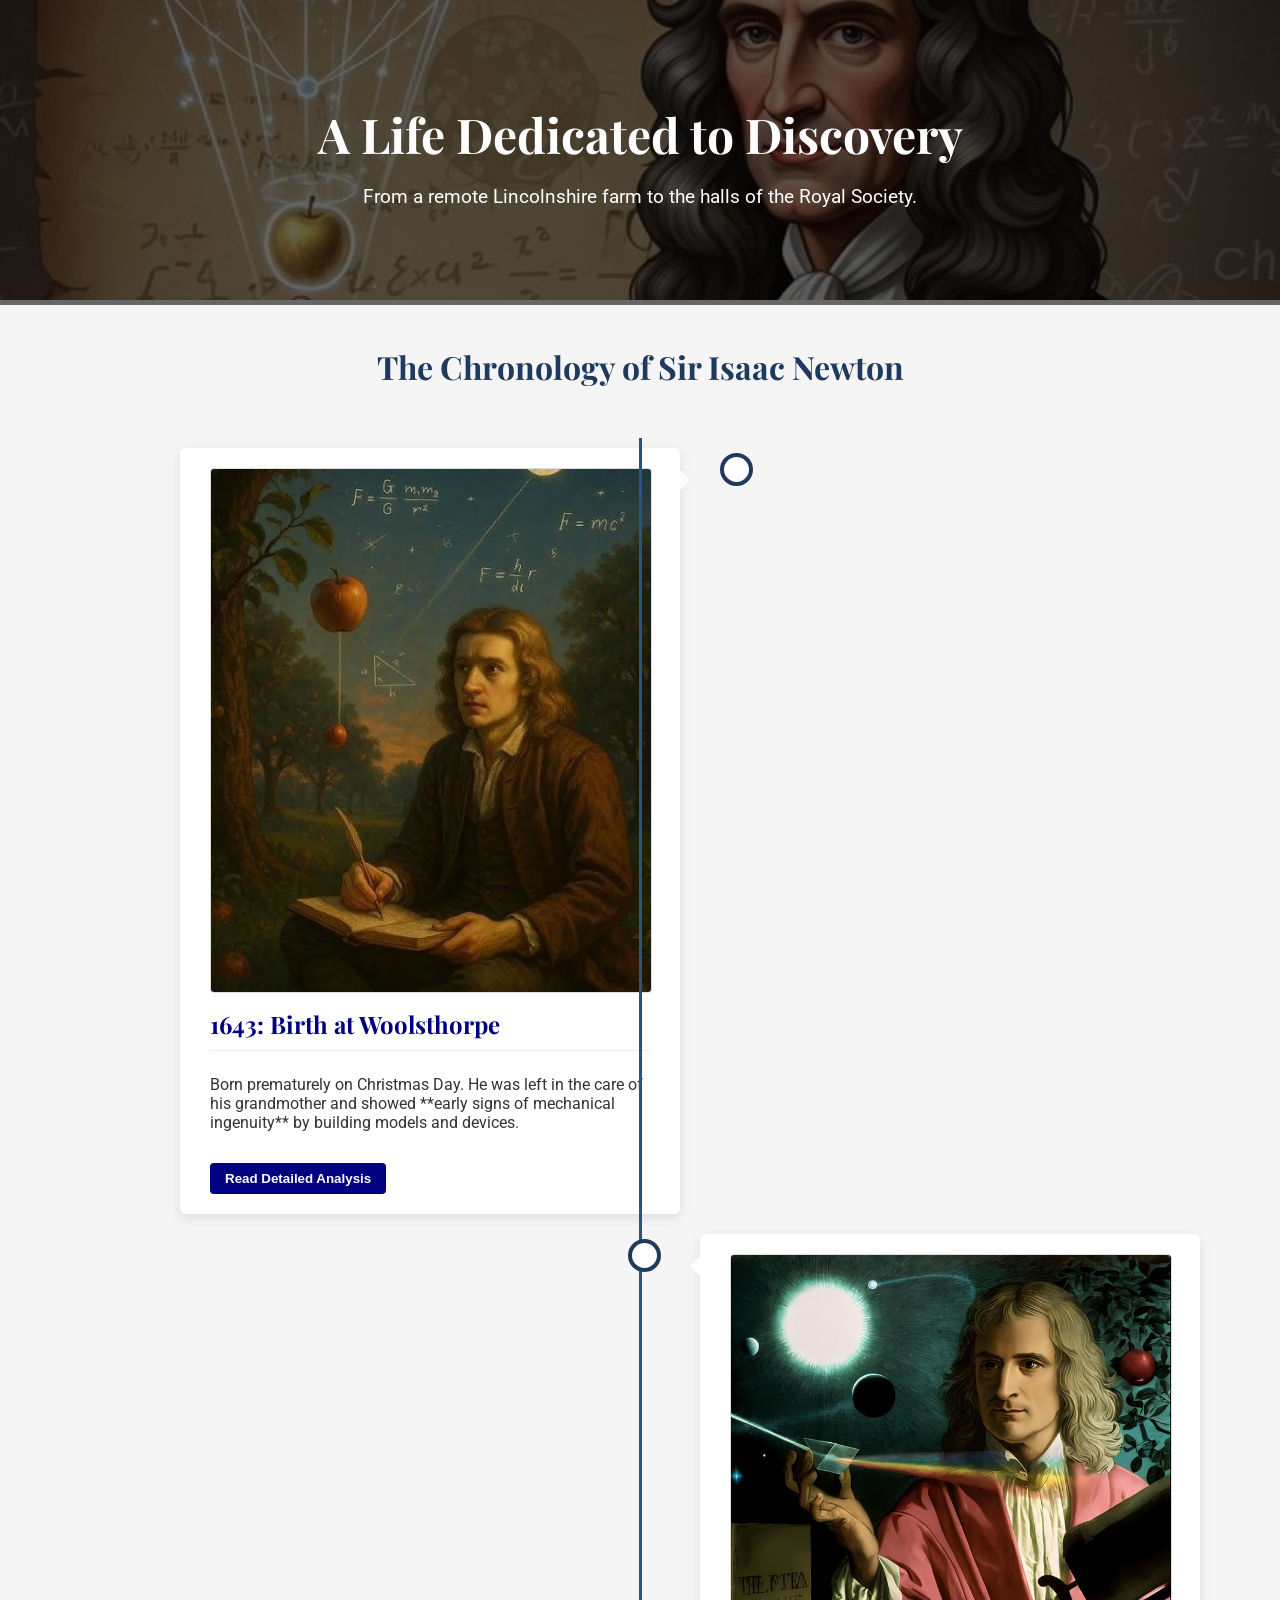
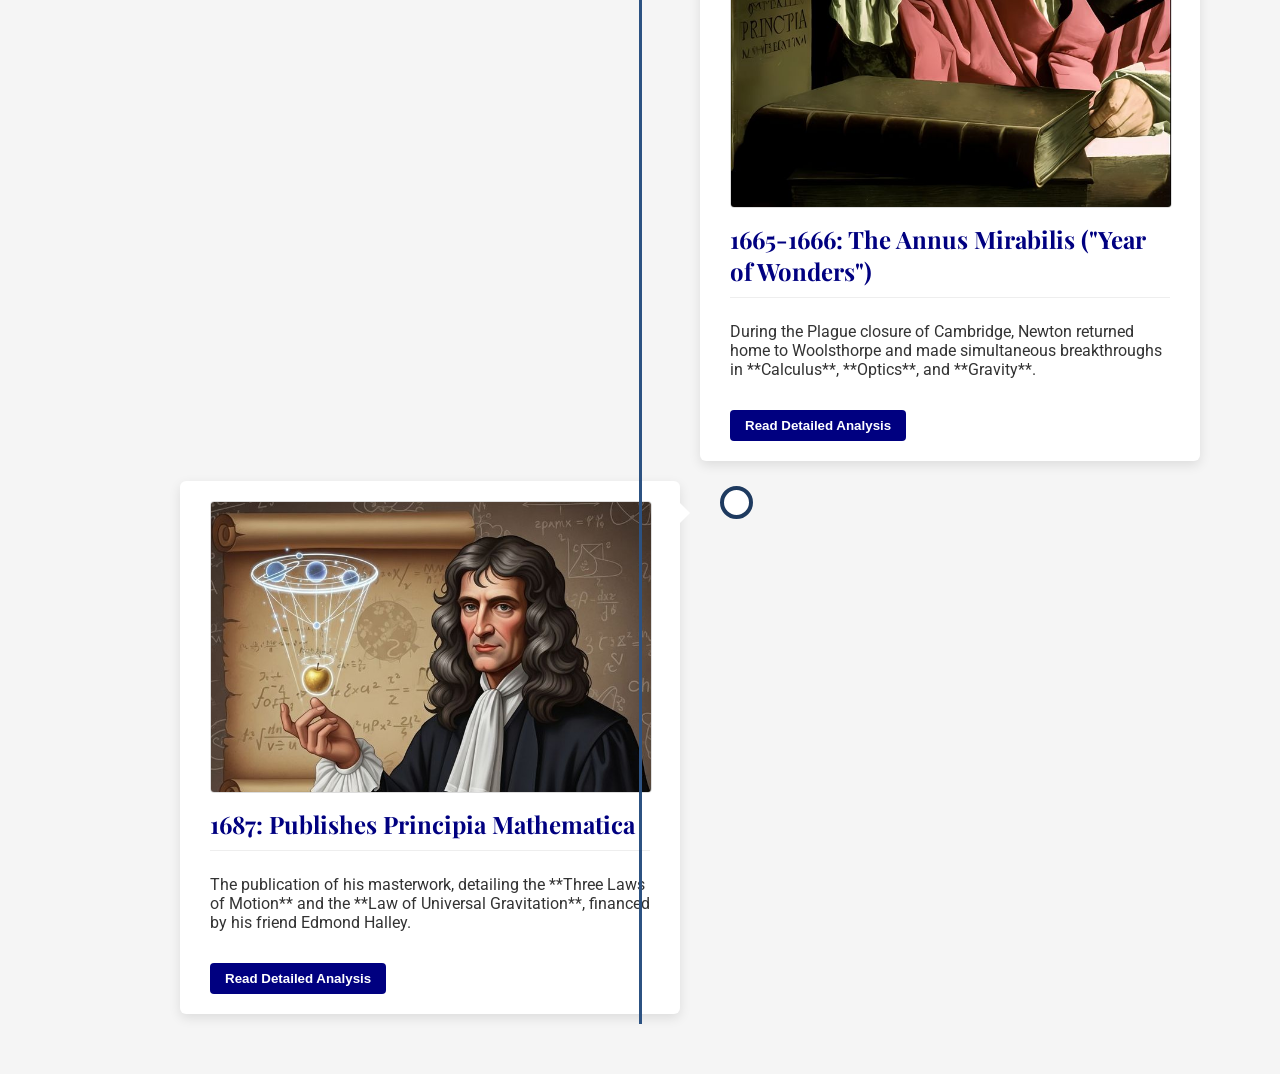
==== biography.html @ 219d8dc4 "Add files via upload" ====
<!DOCTYPE html>
<html lang="en">
<head>
    <meta charset="UTF-8">
    <meta name="viewport" content="width=device-width, initial-scale=1.0">
    <title>Biography - Sir Isaac Newton</title>
    <link href="https://fonts.googleapis.com/css2?family=Playfair+Display:wght@700&family=Roboto:wght@400;700&display=swap" rel="stylesheet">
    <link rel="stylesheet" href="style.css"> 
    <link rel="stylesheet" href="biography.css"> 
</head>
<body>
    <div class="bio-hero">
        <div class="hero-content">
            <h2>A Life Dedicated to Discovery</h2>
            <p>From a remote Lincolnshire farm to the halls of the Royal Society.</p>
        </div>
    </div>

    <main class="container">
        <h2 class="section-title">The Chronology of Sir Isaac Newton</h2>

        <div class="timeline">
            
            <div class="timeline-item left">
                <div class="timeline-content">
                    <img src="Isaac Newton_ El genio solitario que descifró el universo.jpg" alt="Woolsthorpe Manor" class="event-image">
                    <h3>1643: Birth at Woolsthorpe</h3>
                    <p>
                        Born prematurely on Christmas Day. He was left in the care of his grandmother and showed **early signs of mechanical ingenuity** by building models and devices.
                    </p>
                    <button class="detail-toggle">Read Detailed Analysis</button>
                    <div class="detailed-info hidden">
                        <p>
                            **Deep Dive:** Despite a challenging early childhood, Newton's mechanical aptitude—building working wooden clocks and miniature windmills—is often seen by historians as the earliest manifestation of the mind that would later design the reflecting telescope and analyze universal motion.
                        </p>
                    </div>
                </div>
            </div>

            <div class="timeline-item right">
                <div class="timeline-content">
                    <img src="Issac Newton.jpg" alt="Apple tree sketch" class="event-image">
                    <h3>1665-1666: The Annus Mirabilis ("Year of Wonders")</h3>
                    <p>
                        During the Plague closure of Cambridge, Newton returned home to Woolsthorpe and made simultaneous breakthroughs in **Calculus**, **Optics**, and **Gravity**.
                    </p>
                    <button class="detail-toggle">Read Detailed Analysis</button>
                    <div class="detailed-info hidden">
                        <p>
                            **Deep Dive:** This two-year period is perhaps the single most productive episode in the history of science. Alone and without pressure, Newton developed the core theories that would not be published for decades, showing his immense self-reliance and intellectual depth.
                        </p>
                    </div>
                </div>
            </div>

            <div class="timeline-item left">
                <div class="timeline-content">
                    <img src="download.jpg" alt="Principia Mathematica cover" class="event-image">
                    <h3>1687: Publishes Principia Mathematica</h3>
                    <p>
                        The publication of his masterwork, detailing the **Three Laws of Motion** and the **Law of Universal Gravitation**, financed by his friend Edmond Halley.
                    </p>
                    <button class="detail-toggle">Read Detailed Analysis</button>
                    <div class="detailed-info hidden">
                        <p>
                            **Deep Dive:** The *Principia* established a single mathematical framework for both terrestrial and celestial motion. It was a staggering achievement, but its difficult, Latin-heavy mathematical proofs ensured only the most elite thinkers could initially grasp its full significance.
                        </p>
                    </div>
                </div>
            </div>

            </div>
    </main>

    <script src="biography.js"></script>

    </body>
</html>
---- style.css ----
/* style.css - OUTSTANDING VERSION */

/* Variables for easy color changes */
:root {
    --primary-dark: #1e3a5f; /* Deep Scholarly Blue */
    --secondary-blue: #2c5282;
    --accent-orange: navy; /* Highlight Color */
    --light-bg: #f5f5f5;
    --text-color: #333;
}

body {
    font-family: 'Roboto', sans-serif; /* Modern, clean font */
    margin: 0;
    padding: 0;
    background-color: var(--light-bg);
    color: var(--text-color);
}

/* --- HEADER AND NAVIGATION --- */

header {
    background-color: var(--primary-dark);
    color: white;
    padding: 20px 0;
    text-align: center;
}

header h1 {
    font-family: 'Playfair Display', serif; /* Elegant heading font */
    margin: 0;
    font-size: 3em;
}

nav {
    background-color: var(--secondary-blue);
}

nav ul {
    list-style: none;
    padding: 0;
    margin: 0;
    display: flex;
    justify-content: center; /* Center the navigation links */
}

nav a {
    display: block;
    padding: 15px 25px;
    color: white;
    text-decoration: none;
    font-weight: 700;
    transition: background-color 0.3s;
}

nav a:hover {
    background-color: var(--accent-orange);
}

/* --- HERO SECTION STYLING --- */

.hero-section {
    background: linear-gradient(rgba(0, 0, 0, 0.5), rgba(0, 0, 0, 0.5)), url('IsaacNewton-OrchidsInternational.webp') no-repeat center center;
    /* 🚨 IMPORTANT: Replace 'newton_bg.jpg' with a large, high-resolution image of Newton 
    or a galaxy/study/apple tree image. It must be in the same folder!
    */
    background-size: cover;
    height: 400px; /* Set a fixed height */
    display: flex;
    align-items: center;
    justify-content: center;
    color: white;
    text-align: center;
    padding: 0 20px;
}

.hero-content h2 {
    font-family: 'Playfair Display', serif;
    font-size: 2.5em;
    max-width: 800px;
    margin-bottom: 10px;
}

.hero-content p {
    font-size: 1.2em;
    margin-bottom: 30px;
}

.cta-button {
    background-color: var(--accent-orange);
    color: white;
    padding: 12px 30px;
    text-decoration: none;
    font-weight: 700;
    border-radius: 5px;
    transition: background-color 0.3s;
}

.cta-button:hover {
    background-color: #d86910; /* Darker orange on hover */
}

/* --- MAIN CONTENT AND CARD GRID --- */

.container {
    max-width: 1200px;
    margin: 40px auto;
    padding: 0 20px;
}

.section-title {
    font-family: 'Playfair Display', serif;
    text-align: center;
    font-size: 2em;
    margin-bottom: 30px;
    color: var(--primary-dark);
}

.contribution-grid {
    display: grid;
    /* A responsive grid: 4 columns on large screens, 2 on medium, 1 on small */
    grid-template-columns: repeat(auto-fit, minmax(250px, 1fr));
    gap: 30px;
}

.card {
    background-color: white;
    padding: 25px;
    border-radius: 8px;
    box-shadow: 0 4px 12px rgba(0, 0, 0, 0.1);
    text-align: center;
    transition: transform 0.3s, box-shadow 0.3s;
}

.card:hover {
    transform: translateY(-5px); /* Lift effect on hover */
    box-shadow: 0 8px 20px rgba(0, 0, 0, 0.15);
}

.card h3 {
    color: var(--secondary-blue);
    font-family: 'Playfair Display', serif;
    font-size: 1.5em;
    margin-top: 0;
}

.card a {
    display: inline-block;
    margin-top: 15px;
    color: var(--accent-orange);
    text-decoration: none;
    font-weight: 700;
    border-bottom: 2px solid transparent;
    transition: border-bottom 0.3s;
}

.card a:hover {
    border-bottom: 2px solid var(--accent-orange);
}

/* --- FOOTER --- */
footer {
    text-align: center;
    padding: 20px;
    background-color: var(--primary-dark);
    color: white;
    margin-top: 50px;
}
---- biography.css ----
/* biography.css */

/* --- BIOGRAPHY HERO SECTION --- */

.bio-hero {
    /* Use a classical portrait or historical image */
    background: linear-gradient(rgba(0, 0, 0, 0.6), rgba(0, 0, 0, 0.6)), url('download.jpg') no-repeat center center;
    /* 🚨 ACTION: Replace 'newton_portrait.jpg' with a high-res portrait of Newton */
    background-size: cover;
    height: 300px; 
    display: flex;
    align-items: center;
    justify-content: center;
    color: white;
    text-align: center;
    padding: 0 20px;
    border-bottom: 5px solid #666; /* Subtle gray border */
}

.bio-hero h2 {
    font-size: 3em;
    margin-bottom: 10px;
    font-family: 'Playfair Display', serif;
}

/* --- THE TIMELINE STRUCTURE --- */

.timeline {
    position: relative; /* All items are positioned relative to this container */
    max-width: 1000px;
    margin: 50px auto;
}

/* The vertical connecting line in the middle */
.timeline::after {
    content: '';
    position: absolute;
    width: 3px;
    background-color: var(--secondary-blue); /* The timeline color */
    top: 0;
    bottom: 0;
    left: 50%; /* Positioned exactly in the middle */
    margin-left: -1.5px;
}

/* Individual timeline event container */
.timeline-item {
    padding: 10px 40px;
    position: relative;
    background-color: inherit;
    width: 50%; /* Takes up half the width of the container */
}

/* Content box for the event */
.timeline-content {
    padding: 20px 30px;
    background-color: white;
    position: relative;
    border-radius: 6px;
    box-shadow: 0 4px 12px rgba(0, 0, 0, 0.1);
}

.timeline-content h3 {
    color: var(--accent-orange);
    font-family: 'Playfair Display', serif;
    margin-top: 0;
    font-size: 1.5em;
    border-bottom: 1px solid #eee;
    padding-bottom: 10px;
}

/* Left side alignment */
.left {
    left: 0;
    padding-right: 60px; /* Space for the dot/icon */
}

/* Right side alignment */
.right {
    left: 50%; /* Starts at the center line */
    padding-left: 60px; /* Space for the dot/icon */
}

/* The circular marker on the timeline line */
.timeline-item::after {
    content: '';
    position: absolute;
    width: 25px;
    height: 25px;
    right: -12.5px; /* Half of width to center it on the line */
    background-color: white;
    border: 4px solid var(--primary-dark);
    top: 15px;
    border-radius: 50%;
    z-index: 1;
}

/* Adjust the marker for the right side events */
.right::after {
    left: -12.5px; /* Position to the left of the content */
}

/* Arrow pointer for the left items */
.left .timeline-content::before {
    content: " ";
    height: 0;
    position: absolute;
    top: 22px;
    width: 0;
    z-index: 1;
    right: -10px;
    border: medium solid white;
    border-width: 10px 0 10px 10px;
    border-color: transparent transparent transparent white;
}

/* Arrow pointer for the right items */
.right .timeline-content::before {
    content: " ";
    height: 0;
    position: absolute;
    top: 22px;
    width: 0;
    z-index: 1;
    left: -10px;
    border: medium solid white;
    border-width: 10px 10px 10px 0;
    border-color: transparent white transparent transparent;
}

/* --- RESPONSIVENESS for Mobile --- */

@media (max-width: 800px) {
    /* Stack everything on small screens */
    .timeline::after {
        left: 20px; /* Move the vertical line to the left edge */
    }
    
    .timeline-item {
        width: 100%; /* Full width */
        padding-left: 60px;
        padding-right: 10px;
    }
    
    .timeline-item.right, .timeline-item.left {
        left: 0; /* All items start from the left */
        padding-left: 60px;
        padding-right: 10px;
    }
    
    /* Reposition the marker and arrow to the left edge */
    .timeline-item::after {
        left: 14px;
    }
    
    .timeline-item.left .timeline-content::before,
    .timeline-item.right .timeline-content::before {
        left: 50px;
        border-width: 10px 10px 10px 0;
        border-color: transparent white transparent transparent;
    }
}

.event-image {
    max-width: 100%;
    height: auto;
    border-radius: 4px;
    margin-bottom: 15px;
    border: 1px solid #ddd;
    /* Center image within content box */
    display: block; 
    margin-left: auto;
    margin-right: auto;
}

/* --- INTERACTIVE BUTTONS AND DETAIL SECTION --- */

.detail-toggle {
    background-color: var(--accent-orange);
    color: white;
    border: none;
    padding: 8px 15px;
    margin-top: 15px;
    cursor: pointer;
    border-radius: 4px;
    font-weight: bold;
    transition: background-color 0.3s;
}

.detail-toggle:hover {
    background-color: #d86910; /* Darker orange on hover */
}

/* Style for the hidden text section */
.detailed-info {
    margin-top: 20px;
    padding-top: 15px;
    border-top: 2px dashed #eee;
    font-size: 0.95em;
    line-height: 1.5;
    background-color: #f7f7f7; /* Slightly different background for the detail box */
    padding: 10px;
    border-radius: 4px;
}

/* CSS class to hide the detail box by default (will be toggled by JS) */
.detailed-info.hidden {
    display: none;
}
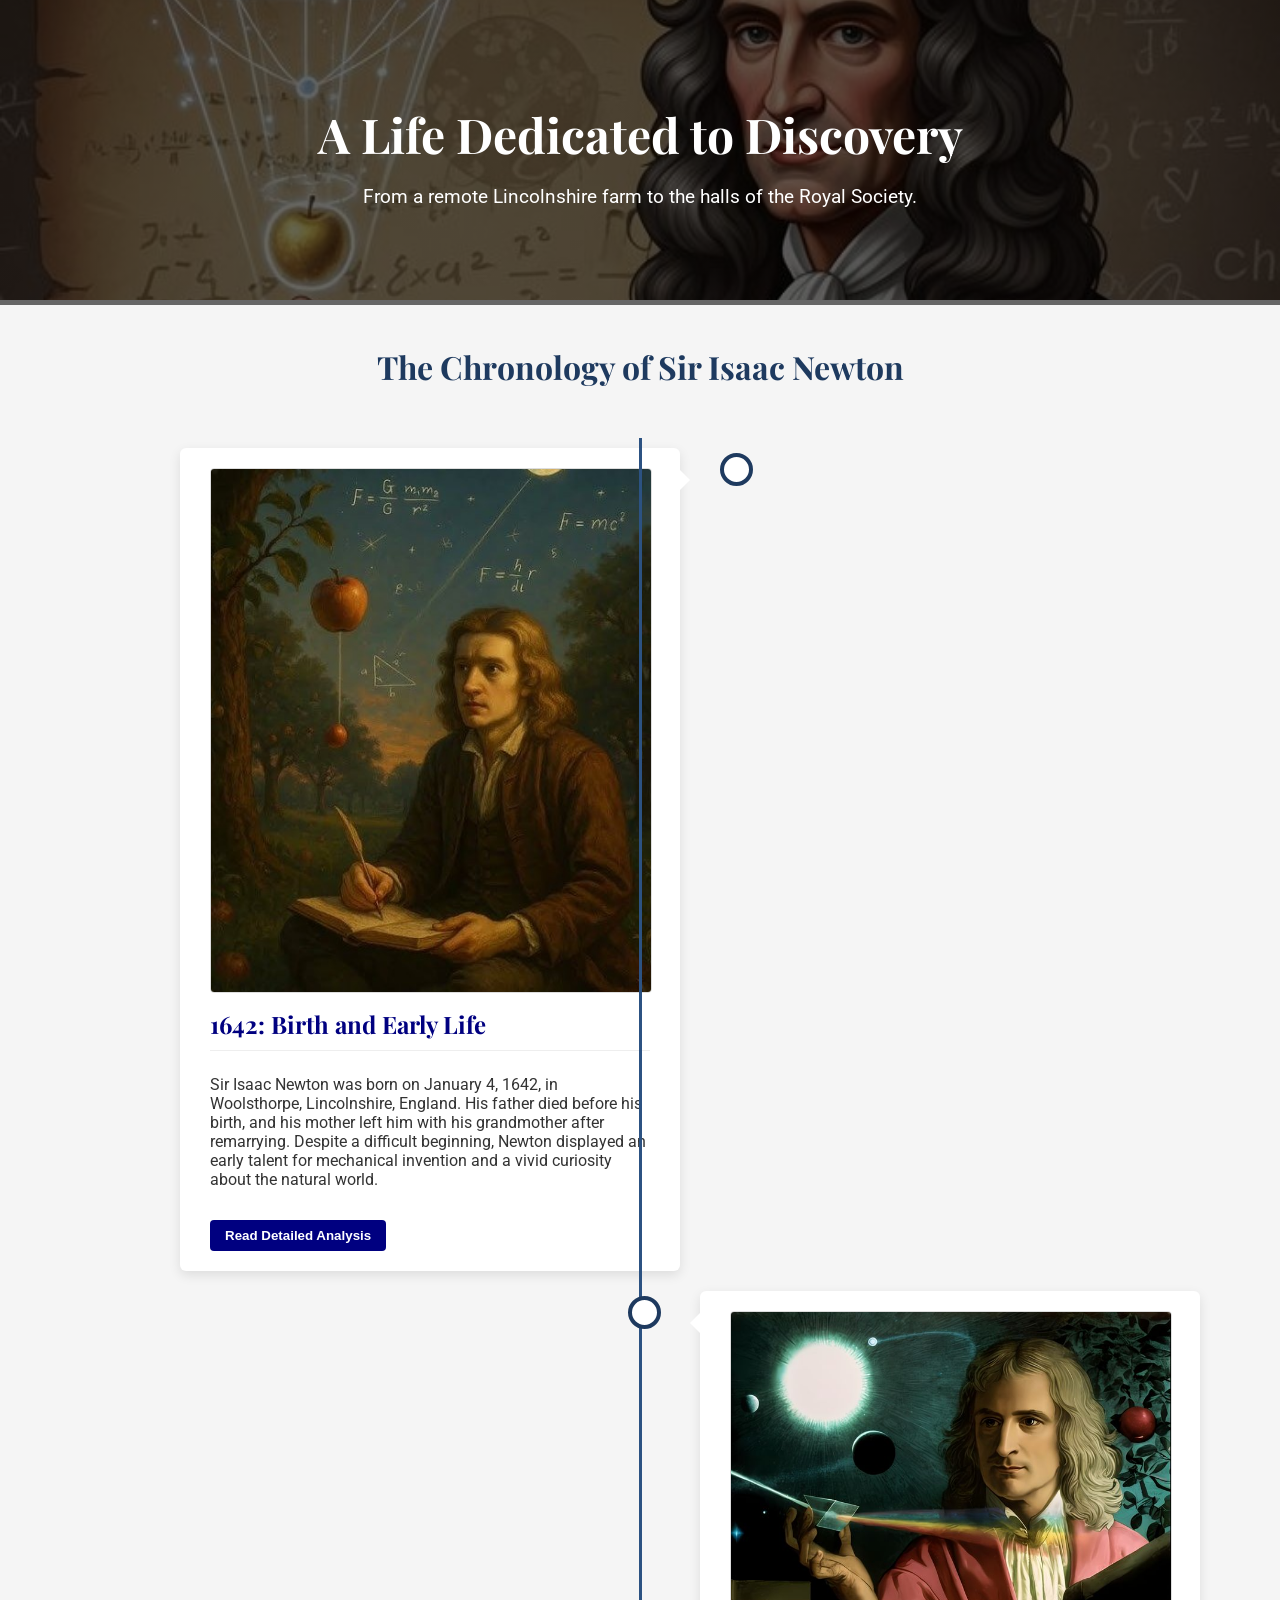
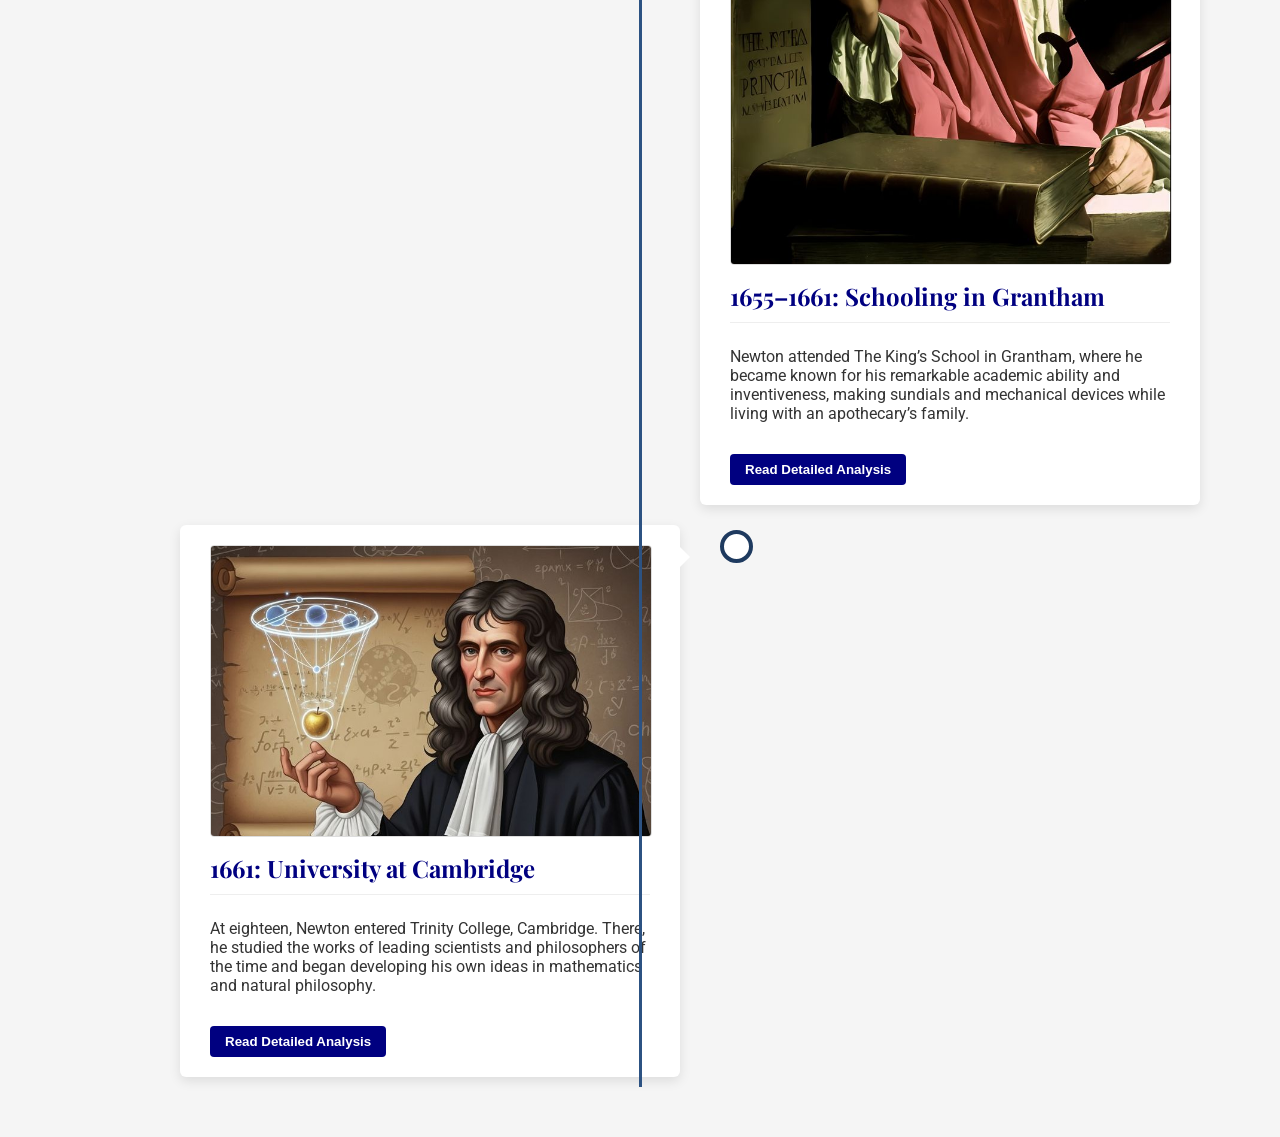
==== commit 320ad899: "Update biography.html" ====
--- a/biography.html
+++ b/biography.html
@@ -24,14 +24,14 @@
             <div class="timeline-item left">
                 <div class="timeline-content">
                     <img src="Isaac Newton_ El genio solitario que descifró el universo.jpg" alt="Woolsthorpe Manor" class="event-image">
-                    <h3>1643: Birth at Woolsthorpe</h3>
+                    <h3>1642: Birth and Early Life</h3>
                     <p>
-                        Born prematurely on Christmas Day. He was left in the care of his grandmother and showed **early signs of mechanical ingenuity** by building models and devices.
+                        Sir Isaac Newton was born on January 4, 1642, in Woolsthorpe, Lincolnshire, England. His father died before his birth, and his mother left him with his grandmother after remarrying. Despite a difficult beginning, Newton displayed an early talent for mechanical invention and a vivid curiosity about the natural world.
                     </p>
                     <button class="detail-toggle">Read Detailed Analysis</button>
                     <div class="detailed-info hidden">
                         <p>
-                            **Deep Dive:** Despite a challenging early childhood, Newton's mechanical aptitude—building working wooden clocks and miniature windmills—is often seen by historians as the earliest manifestation of the mind that would later design the reflecting telescope and analyze universal motion.
+                            <b>*Deep Dive:*</b> Despite a challenging early childhood, Newton's mechanical aptitude—building working wooden clocks and miniature windmills—is often seen by historians as the earliest manifestation of the mind that would later design the reflecting telescope and analyze universal motion.
                         </p>
                     </div>
                 </div>
@@ -40,14 +40,14 @@
             <div class="timeline-item right">
                 <div class="timeline-content">
                     <img src="Issac Newton.jpg" alt="Apple tree sketch" class="event-image">
-                    <h3>1665-1666: The Annus Mirabilis ("Year of Wonders")</h3>
+                    <h3>1655–1661: Schooling in Grantham</h3>
                     <p>
-                        During the Plague closure of Cambridge, Newton returned home to Woolsthorpe and made simultaneous breakthroughs in **Calculus**, **Optics**, and **Gravity**.
+                        Newton attended The King’s School in Grantham, where he became known for his remarkable academic ability and inventiveness, making sundials and mechanical devices while living with an apothecary’s family.
                     </p>
                     <button class="detail-toggle">Read Detailed Analysis</button>
                     <div class="detailed-info hidden">
                         <p>
-                            **Deep Dive:** This two-year period is perhaps the single most productive episode in the history of science. Alone and without pressure, Newton developed the core theories that would not be published for decades, showing his immense self-reliance and intellectual depth.
+                            *Deep Dive:* Newton attended The King’s School in Grantham, living with apothecary William Clarke, which exposed him to simple chemical experiments. He was not initially a stellar student, but after a confrontation with a school bully, Newton became determined to excel academically. He showed exceptional skill in constructing miniature mechanical devices, such as windmills and sundials, which became the subject of local legend. His notebooks from this period reveal a curious and inventive mind.
                         </p>
                     </div>
                 </div>
@@ -56,14 +56,14 @@
             <div class="timeline-item left">
                 <div class="timeline-content">
                     <img src="download.jpg" alt="Principia Mathematica cover" class="event-image">
-                    <h3>1687: Publishes Principia Mathematica</h3>
+                    <h3>1661: University at Cambridge</h3>
                     <p>
-                        The publication of his masterwork, detailing the **Three Laws of Motion** and the **Law of Universal Gravitation**, financed by his friend Edmond Halley.
+                        At eighteen, Newton entered Trinity College, Cambridge. There, he studied the works of leading scientists and philosophers of the time and began developing his own ideas in mathematics and natural philosophy.
                     </p>
                     <button class="detail-toggle">Read Detailed Analysis</button>
                     <div class="detailed-info hidden">
                         <p>
-                            **Deep Dive:** The *Principia* established a single mathematical framework for both terrestrial and celestial motion. It was a staggering achievement, but its difficult, Latin-heavy mathematical proofs ensured only the most elite thinkers could initially grasp its full significance.
+                            *Deep Dive:* At age 18, Newton entered Trinity College, Cambridge. He was initially taught the classical curriculum but soon turned to the groundbreaking scientific works of Galileo, Descartes, Kepler, and others. He meticulously taught himself advanced mathematics and became deeply interested in optics and astronomy. Newton’s personal notebooks from this era, called the “Waste Book,” contain early versions of many ideas that would later make him famous, showing a remarkable independence of thought.
                         </p>
                     </div>
                 </div>
@@ -75,4 +75,5 @@
     <script src="biography.js"></script>
 
     </body>
-</html>+
+</html>
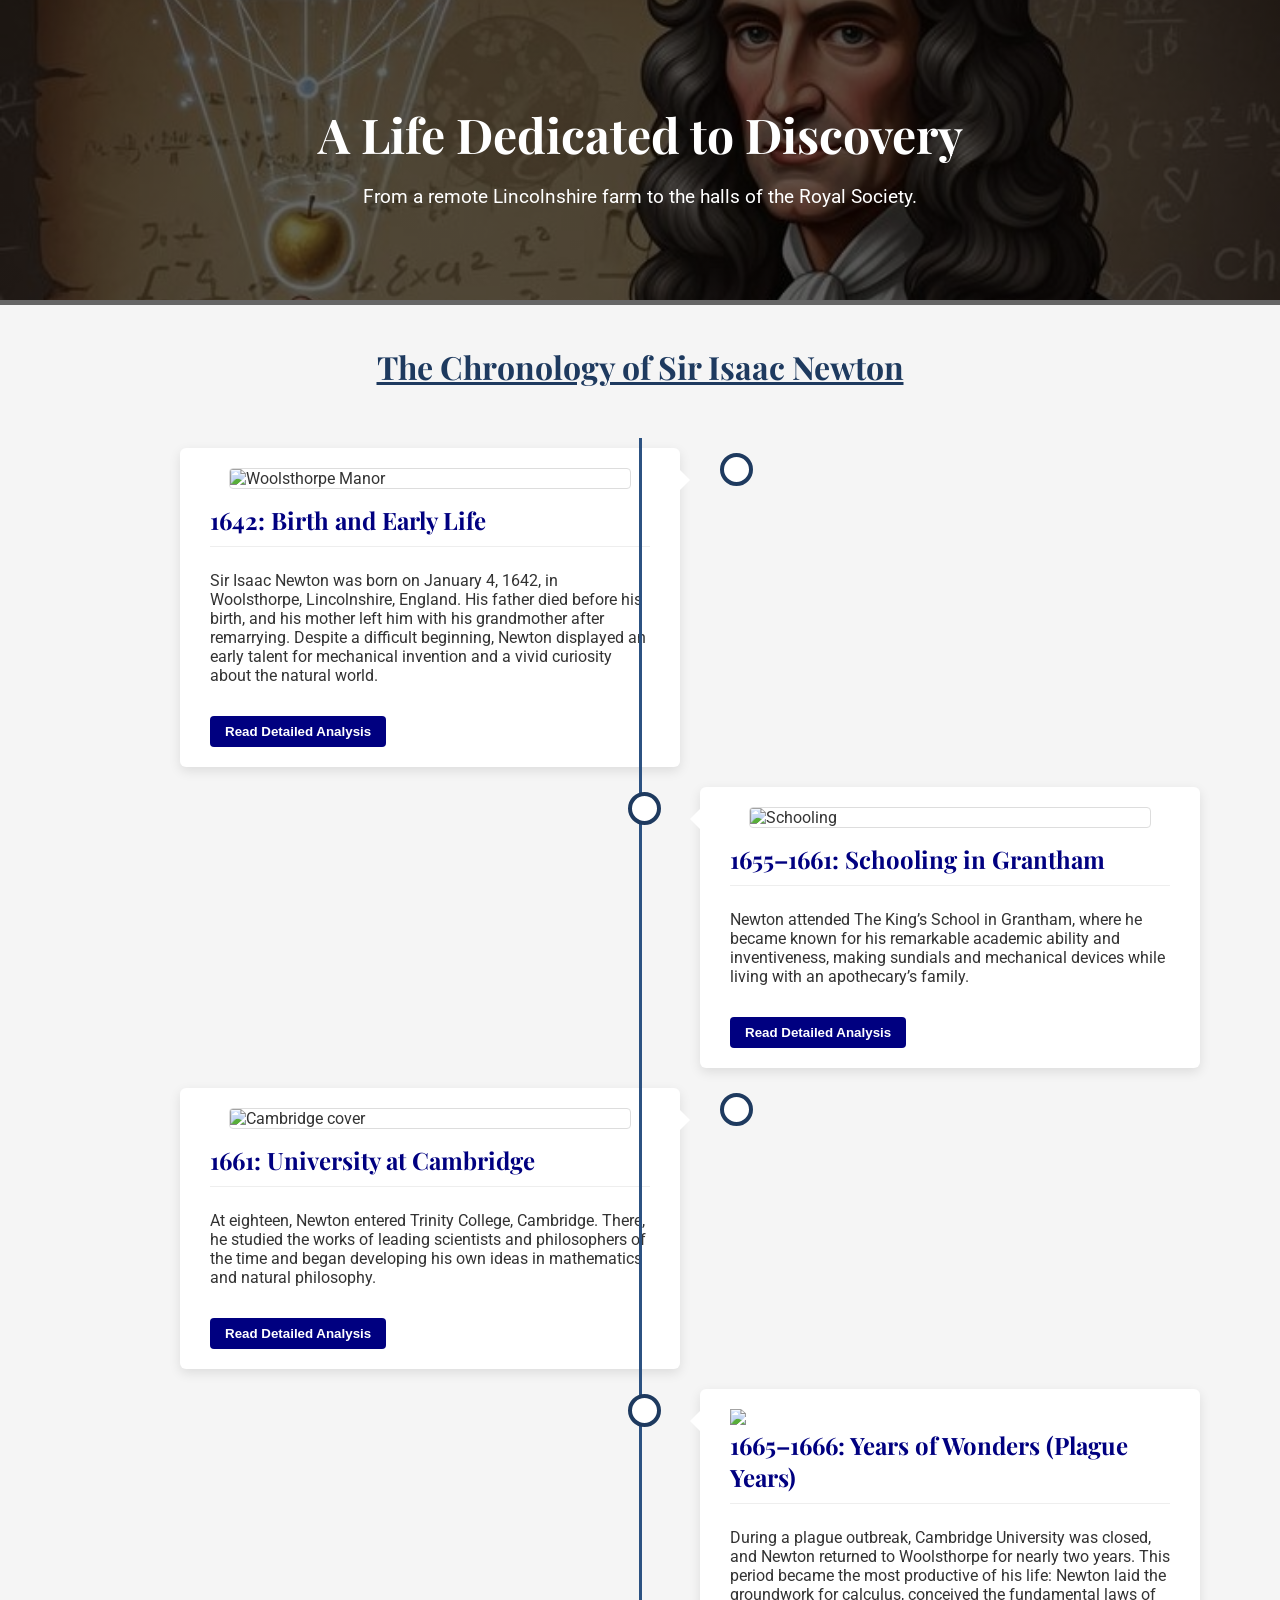
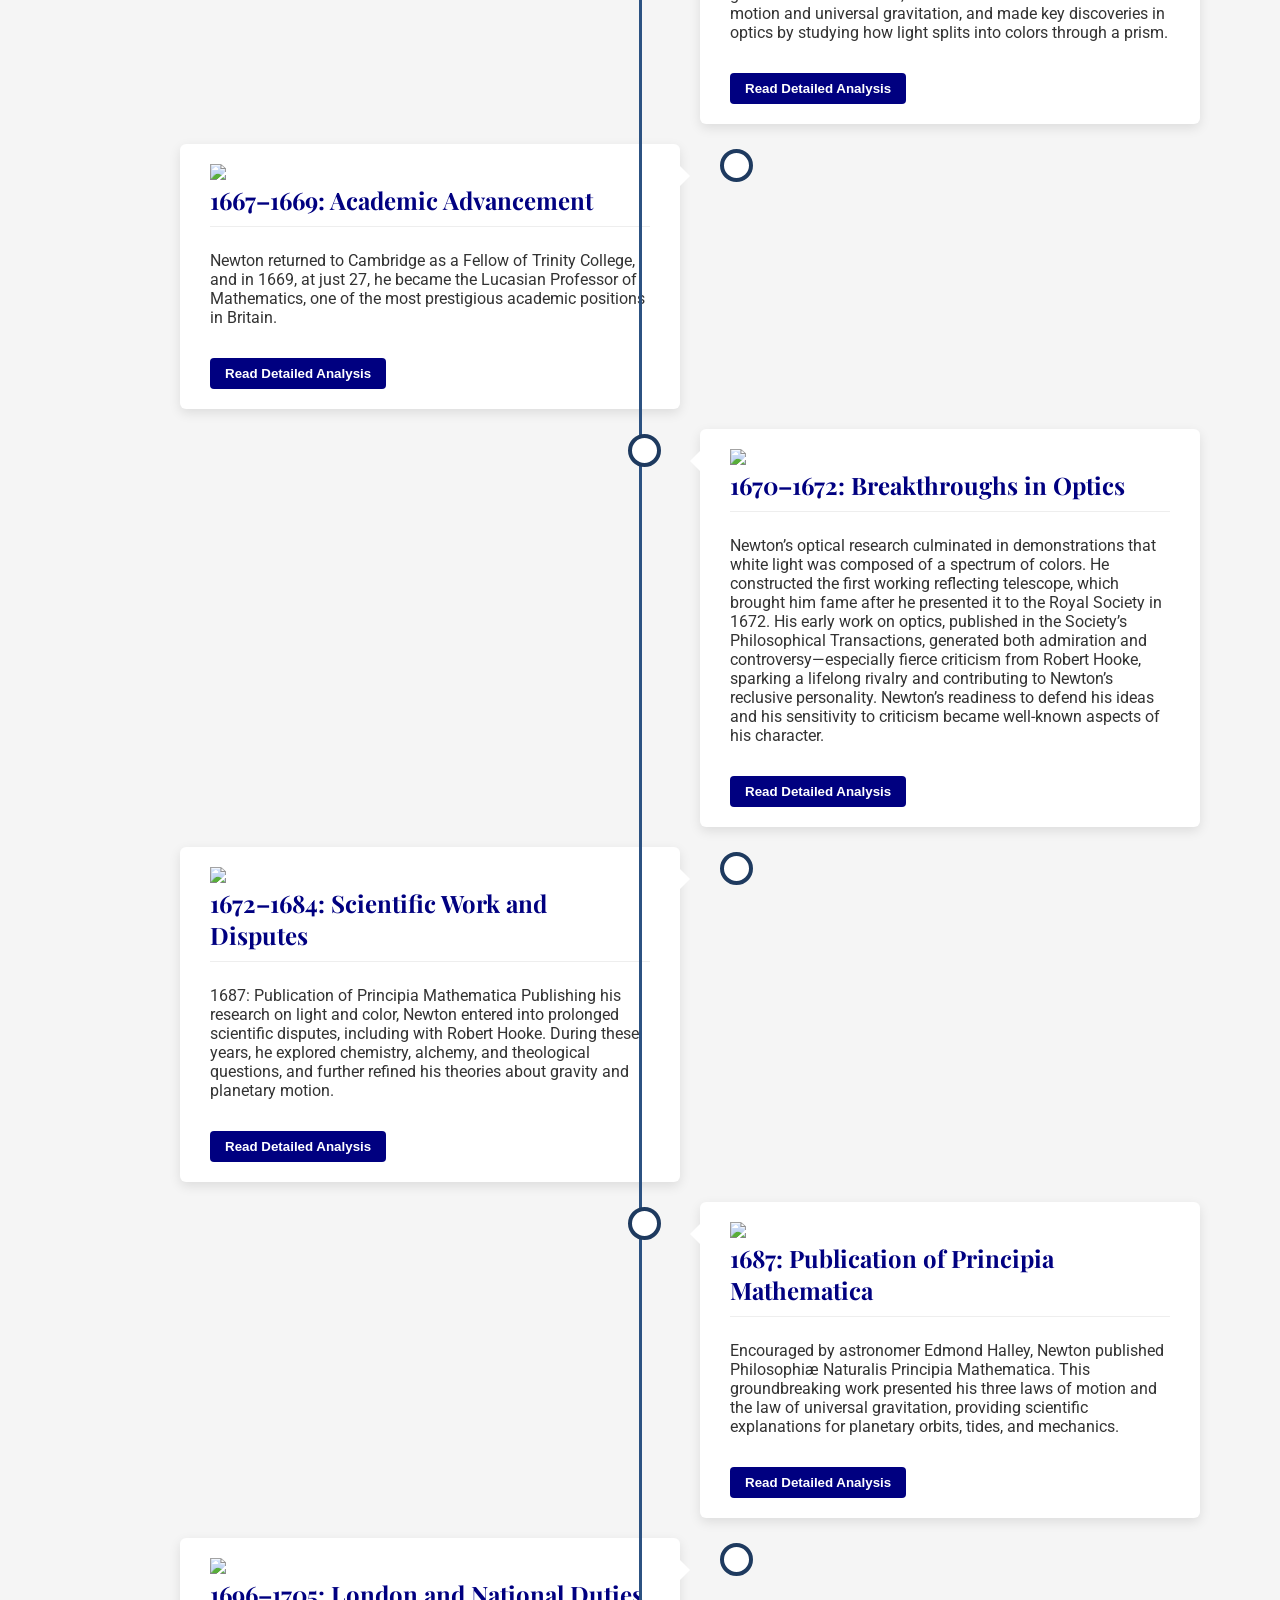
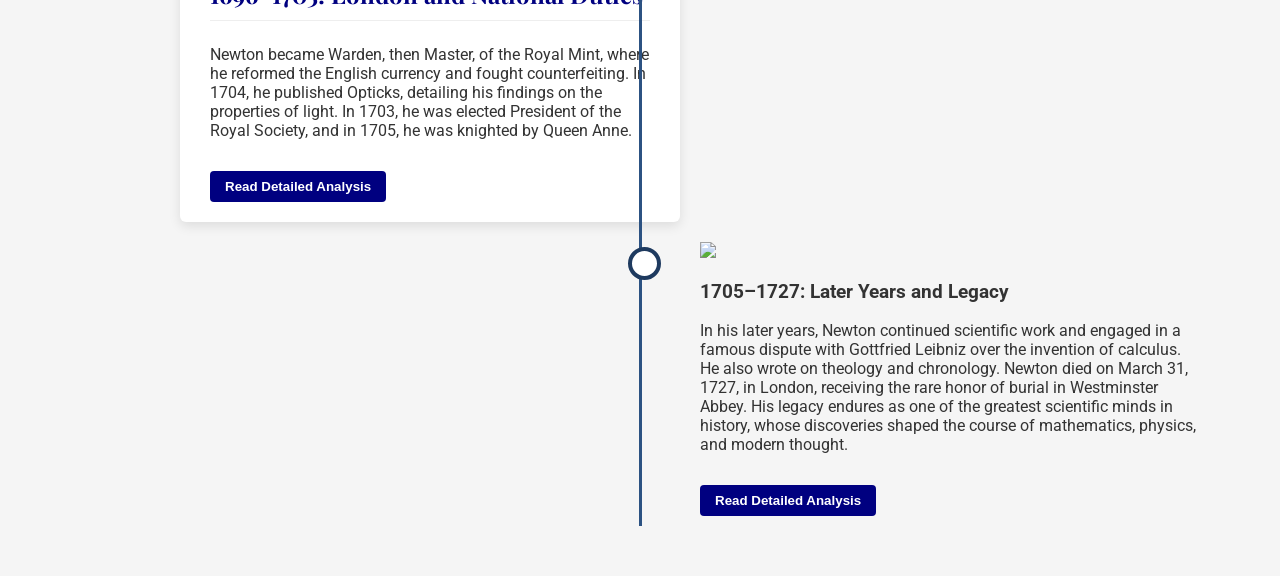
==== commit 2fcf4ffc: "Update biography.html" ====
--- a/biography.html
+++ b/biography.html
@@ -1,6 +1,7 @@
 <!DOCTYPE html>
 <html lang="en">
 <head>
+    
     <meta charset="UTF-8">
     <meta name="viewport" content="width=device-width, initial-scale=1.0">
     <title>Biography - Sir Isaac Newton</title>
@@ -17,13 +18,13 @@
     </div>
 
     <main class="container">
-        <h2 class="section-title">The Chronology of Sir Isaac Newton</h2>
+        <h1 class="section-title"><b><u>The Chronology of Sir Isaac Newton</u></b></h1>
 
         <div class="timeline">
             
             <div class="timeline-item left">
                 <div class="timeline-content">
-                    <img src="Isaac Newton_ El genio solitario que descifró el universo.jpg" alt="Woolsthorpe Manor" class="event-image">
+                    <img src="https://media.gettyimages.com/id/1265638839/photo/isaac-newton-english-scientist-and-mathematician-woolsthorpe-manor-near-grantham-lincolnshire.jpg?s=612x612&w=gi&k=20&c=TnzFiKYvFdRu8wUivZ9nWUauASKaeEOxNzdkYz6oW8U=" alt="Woolsthorpe Manor" class="event-image" width="400px">
                     <h3>1642: Birth and Early Life</h3>
                     <p>
                         Sir Isaac Newton was born on January 4, 1642, in Woolsthorpe, Lincolnshire, England. His father died before his birth, and his mother left him with his grandmother after remarrying. Despite a difficult beginning, Newton displayed an early talent for mechanical invention and a vivid curiosity about the natural world.
@@ -31,7 +32,7 @@
                     <button class="detail-toggle">Read Detailed Analysis</button>
                     <div class="detailed-info hidden">
                         <p>
-                            <b>*Deep Dive:*</b> Despite a challenging early childhood, Newton's mechanical aptitude—building working wooden clocks and miniature windmills—is often seen by historians as the earliest manifestation of the mind that would later design the reflecting telescope and analyze universal motion.
+                             Despite a challenging early childhood, Newton's mechanical aptitude—building working wooden clocks and miniature windmills—is often seen by historians as the earliest manifestation of the mind that would later design the reflecting telescope and analyze universal motion.
                         </p>
                     </div>
                 </div>
@@ -39,7 +40,7 @@
 
             <div class="timeline-item right">
                 <div class="timeline-content">
-                    <img src="Issac Newton.jpg" alt="Apple tree sketch" class="event-image">
+                    <img src="https://encrypted-tbn0.gstatic.com/images?q=tbn:ANd9GcQuqug2ZGGu4rtLFKQC5B-2REw5QAbbl07LqMG0Ez2XvylVu0-5jVuHVEWtA0Arh1CTW4A&usqp=CAU" alt="Schooling" class="event-image" width="400px">
                     <h3>1655–1661: Schooling in Grantham</h3>
                     <p>
                         Newton attended The King’s School in Grantham, where he became known for his remarkable academic ability and inventiveness, making sundials and mechanical devices while living with an apothecary’s family.
@@ -47,7 +48,7 @@
                     <button class="detail-toggle">Read Detailed Analysis</button>
                     <div class="detailed-info hidden">
                         <p>
-                            *Deep Dive:* Newton attended The King’s School in Grantham, living with apothecary William Clarke, which exposed him to simple chemical experiments. He was not initially a stellar student, but after a confrontation with a school bully, Newton became determined to excel academically. He showed exceptional skill in constructing miniature mechanical devices, such as windmills and sundials, which became the subject of local legend. His notebooks from this period reveal a curious and inventive mind.
+                            Newton attended The King’s School in Grantham, living with apothecary William Clarke, which exposed him to simple chemical experiments. He was not initially a stellar student, but after a confrontation with a school bully, Newton became determined to excel academically. He showed exceptional skill in constructing miniature mechanical devices, such as windmills and sundials, which became the subject of local legend. His notebooks from this period reveal a curious and inventive mind.
                         </p>
                     </div>
                 </div>
@@ -55,7 +56,7 @@
 
             <div class="timeline-item left">
                 <div class="timeline-content">
-                    <img src="download.jpg" alt="Principia Mathematica cover" class="event-image">
+                    <img src="https://victorianweb.org/art/architecture/cambridge/19.jpg" alt="Cambridge cover" class="event-image" width="400px">
                     <h3>1661: University at Cambridge</h3>
                     <p>
                         At eighteen, Newton entered Trinity College, Cambridge. There, he studied the works of leading scientists and philosophers of the time and began developing his own ideas in mathematics and natural philosophy.
@@ -63,13 +64,123 @@
                     <button class="detail-toggle">Read Detailed Analysis</button>
                     <div class="detailed-info hidden">
                         <p>
-                            *Deep Dive:* At age 18, Newton entered Trinity College, Cambridge. He was initially taught the classical curriculum but soon turned to the groundbreaking scientific works of Galileo, Descartes, Kepler, and others. He meticulously taught himself advanced mathematics and became deeply interested in optics and astronomy. Newton’s personal notebooks from this era, called the “Waste Book,” contain early versions of many ideas that would later make him famous, showing a remarkable independence of thought.
+                             At age 18, Newton entered Trinity College, Cambridge. He was initially taught the classical curriculum but soon turned to the groundbreaking scientific works of Galileo, Descartes, Kepler, and others. He meticulously taught himself advanced mathematics and became deeply interested in optics and astronomy. Newton’s personal notebooks from this era, called the “Waste Book,” contain early versions of many ideas that would later make him famous, showing a remarkable independence of thought.
                         </p>
                     </div>
                 </div>
             </div>
+            <div class="timeline-item right">
+                <div class="timeline-content">
+                    <img src="https://upload.wikimedia.org/wikipedia/commons/1/1e/Great_plague_of_london-1665.jpg" width="400px">
+                    <h3>1665–1666: Years of Wonders (Plague Years)</h3>
+                    <p>
+                        During a plague outbreak, Cambridge University was closed, and Newton returned to Woolsthorpe for nearly two years. This period became the most productive of his life: Newton laid the groundwork for calculus, conceived the fundamental laws of motion and universal gravitation, and made key discoveries in optics by studying how light splits into colors through a prism.
 
+                    </p>
+                    <button class="detail-toggle">Read Detailed Analysis</button>
+                    <div class="detailed-info hidden">
+                        <p>
+                            In 1665, an outbreak of the plague forced Cambridge to close. Newton retreated to Woolsthorpe Manor, where he experienced an extraordinary creative burst. During these “Years of Wonders,” he developed the calculus (although he didn’t publish it until later), devised the laws of motion, and formulated the theory of universal gravitation. This period also saw his crucial experiments with prisms, leading to the discovery that white light is a spectrum of colors. The story of the falling apple—although likely embellished—captures the moment he connected Earth’s gravity with planetary motion, a gigantic leap in scientific thinking.
+
+                        </p>
+                    </div>
+                </div>
             </div>
+            <div class="timeline-item left">
+                <div class="timeline-content">
+                    <img src="https://media.sciencephoto.com/h4/14/00/07/h4140007-800px-wm.jpg" width="400px">
+                    <h3>1667–1669: Academic Advancement</h3>
+                    <p>
+                       Newton returned to Cambridge as a Fellow of Trinity College, and in 1669, at just 27, he became the Lucasian Professor of Mathematics, one of the most prestigious academic positions in Britain. 
+                    </p>
+                    <button class="detail-toggle">Read Detailed Analysis</button>
+                    <div class="detailed-info hidden">
+                        <p>
+                           Newton returned to Cambridge, was made a Fellow of Trinity College, and in 1669, became Lucasian Professor of Mathematics—one of the most prestigious scientific appointments in Britain. This role provided him both the freedom and the pressure to focus intensely on scientific studies. He lectured on optics, inventing the reflecting telescope to overcome problems with chromatic aberration in refracting telescopes, and began to write in depth about his optical experiments and theories. 
+                        </p>
+                    </div>
+                </div>
+            </div>
+            <div class="timeline-item right">
+                <div class="timeline-content">
+                    <img src="https://i.natgeofe.com/n/faf6f6b2-3d6f-4fee-82ed-77a2f28c0063/11606.jpg" width="400px">
+                    <h3>1670–1672: Breakthroughs in Optics</h3>
+                    <p>
+                       Newton’s optical research culminated in demonstrations that white light was composed of a spectrum of colors. He constructed the first working reflecting telescope, which brought him fame after he presented it to the Royal Society in 1672. His early work on optics, published in the Society’s Philosophical Transactions, generated both admiration and controversy—especially fierce criticism from Robert Hooke, sparking a lifelong rivalry and contributing to Newton’s reclusive personality. Newton’s readiness to defend his ideas and his sensitivity to criticism became well-known aspects of his character. 
+                    </p>
+                    <button class="detail-toggle">Read Detailed Analysis</button>
+                    <div class="detailed-info hidden">
+                        <p>
+                            Newton’s optical research culminated in demonstrations that white light was composed of a spectrum of colors. He constructed the first working reflecting telescope, which brought him fame after he presented it to the Royal Society in 1672. His early work on optics, published in the Society’s Philosophical Transactions, generated both admiration and controversy—especially fierce criticism from Robert Hooke, sparking a lifelong rivalry and contributing to Newton’s reclusive personality. Newton’s readiness to defend his ideas and his sensitivity to criticism became well-known aspects of his character.
+                        </p>
+                    </div>
+                </div>
+            </div>
+            <div class="timeline-item left">
+                <div class="timeline-content">
+                    <img src="https://media.gettyimages.com/id/89860754/photo/unspecified-isaac-newton-english-mathematician-physicist-and-astronomer-author-of-the-theory-of.jpg?s=612x612&w=gi&k=20&c=8_5PHV4XBfAnTuCw4-A--ziRDvEBX0rE5171c_5IL0g=" width="400px">
+                    <h3>1672–1684: Scientific Work and Disputes</h3>
+                   1687: Publication of Principia Mathematica
+                       Publishing his research on light and color, Newton entered into prolonged scientific disputes, including with Robert Hooke. During these years, he explored chemistry, alchemy, and theological questions, and further refined his theories about gravity and planetary motion. 
+                    </p>
+                    <button class="detail-toggle">Read Detailed Analysis</button>
+                    <div class="detailed-info hidden">
+                        <p>
+                            Newton’s disputes with contemporaries deepened, particularly with Hooke over optics and with Leibniz (later) over calculus. Despite this, he continued research in mathematics, astronomy, chemistry, alchemy, and even biblical chronology. Newton’s secretive study of alchemy—then a serious scholarly pursuit—reflected his fascination with nature’s hidden principles. He wrote copious notes analyzing the structure of the universe, the Bible, and the nature of space and time, seeking overarching laws
+                        </p>
+                        </div>
+                </div>
+            </div>
+            <div class="timeline-item right">
+                <div class="timeline-content">
+                    <img src="https://upload.wikimedia.org/wikipedia/commons/thumb/4/41/NewtonsPrincipia.jpg/500px-NewtonsPrincipia.jpg"width="400px">
+                    <h3>1687: Publication of Principia Mathematica</h3>
+                    <p>
+                       Encouraged by astronomer Edmond Halley, Newton published Philosophiæ Naturalis Principia Mathematica. This groundbreaking work presented his three laws of motion and the law of universal gravitation, providing scientific explanations for planetary orbits, tides, and mechanics. 
+                    </p>
+                    <button class="detail-toggle">Read Detailed Analysis</button>
+                    <div class="detailed-info hidden">
+                        <p>
+                           After astronomer Edmond Halley encouraged him, Newton wrote and published his masterpiece, Philosophiæ Naturalis Principia Mathematica (“Principia”). Here, he set down the three laws of motion and the law of universal gravitation, using them to explain everything from the movements of the planets to the behavior of tides and projectiles. The Principia radically changed physics and astronomy, introducing the mathematical approach foundational to modern science. Its reception cemented Newton’s place among history’s greatest thinkers, though it also heightened his disputes, especially over priority and credit. 
+                        </p>
+                        </div>
+                </div>
+            </div>
+            <div class="timeline-item left">
+                <div class="timeline-content">
+                    <img src="https://cdn.britannica.com/84/182384-050-E6EC1625/prism-Isaac-Newton-sunlight-experiment-band-colors.jpg"width="400px">
+                    <h3>1696–1705: London and National Duties</h3>
+                    <p>
+                      Newton became Warden, then Master, of the Royal Mint, where he reformed the English currency and fought counterfeiting. In 1704, he published Opticks, detailing his findings on the properties of light. In 1703, he was elected President of the Royal Society, and in 1705, he was knighted by Queen Anne.  
+                    </p>
+                    <button class="detail-toggle">Read Detailed Analysis</button>
+                    <div class="detailed-info hidden">
+                        <p>
+                            Newton accepted King William III’s invitation to become Warden and later Master of the Royal Mint in London. He took the job seriously, reforming the monetary system and energetically prosecuting counterfeiters—at one point even conducting his own investigations. Meanwhile, Newton published Opticks (1704), exploring the properties of light, diffraction, and color—with less focus on mathematics, but with great impact on experimental physics. He was elected President of the Royal Society in 1703 and knighted by Queen Anne in 1705, becoming the first scientist to be so honored.
+                        </p>
+                        </div>
+                </div>
+            </div>
+            <div class="timeline-item right">
+                <img src="https://cdn.britannica.com/56/59856-050-AAA3AA05/Godfrey-Kneller-Isaaac-Newton-oil-painting-National-1702.jpg"width="400px">
+                    <h3>1705–1727: Later Years and Legacy</h3>
+                    <p>
+                      In his later years, Newton continued scientific work and engaged in a famous dispute with Gottfried Leibniz over the invention of calculus. He also wrote on theology and chronology. Newton died on March 31, 1727, in London, receiving the rare honor of burial in Westminster Abbey. His legacy endures as one of the greatest scientific minds in history, whose discoveries shaped the course of mathematics, physics, and modern thought.  
+                    </p>
+                    <button class="detail-toggle">Read Detailed Analysis</button>
+                    <div class="detailed-info hidden">
+                        <p>
+                         Newton’s later years saw scholarly disputes, notably with Leibniz over the invention of calculus, which divided British and European mathematicians. Despite the controversies, Newton continued influential work in mathematics, theology, and alchemy, writing exhaustive treatises on scripture and ancient kingdoms. Fiercely protective of his legacy, he remained at the head of British science until his death on March 31, 1727. Newton was buried in Westminster Abbey, and to this day, his laws of motion, gravitation, and his methods in scientific inquiry underpin modern science and technology.
+                        </p>
+                        </div>
+                </div>
+            </div>
+                
+            
+
+
+
+            
     </main>
 
     <script src="biography.js"></script>
